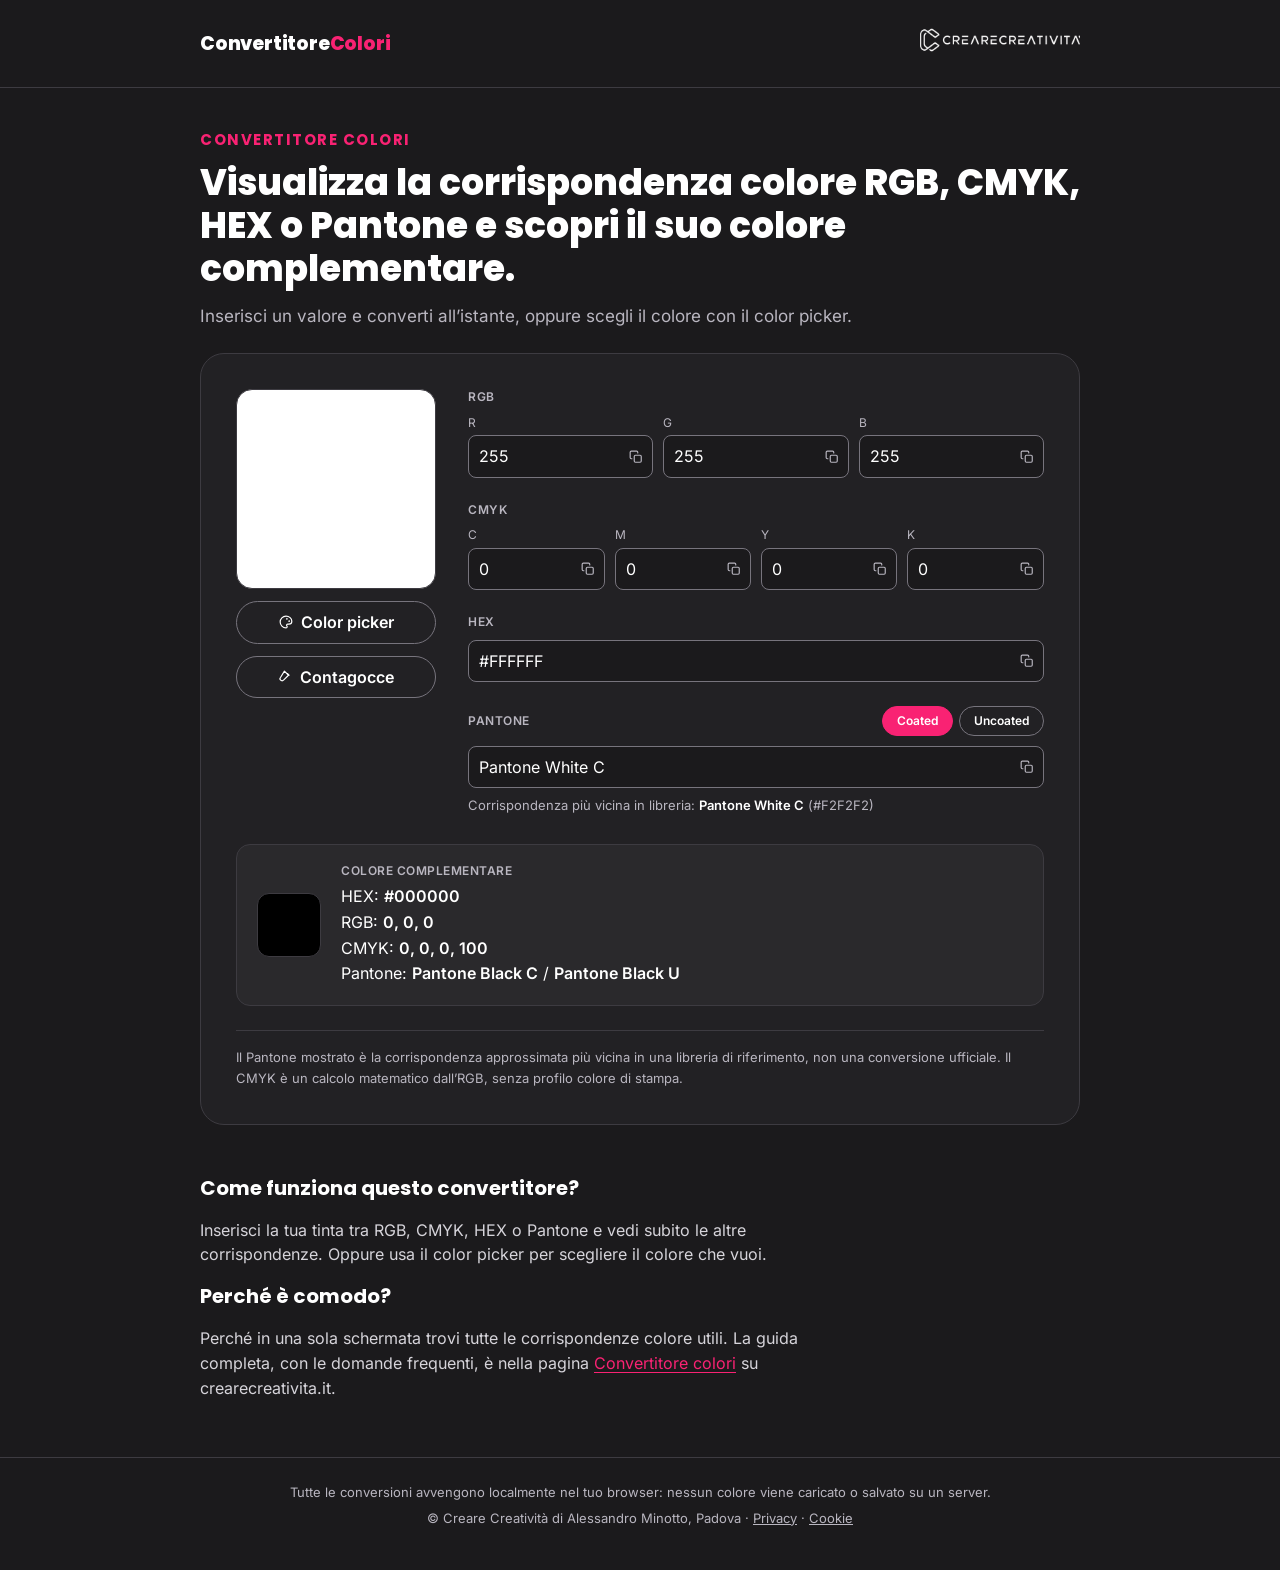
==== frontend/index.html @ 32f717ca "Convertitore colori RGB, CMYK, HEX e Pantone: frontend, blocco Elementor, contenuti SEO Co-Authored-" ====
<!doctype html>
<html lang="it">
<head>
<meta charset="utf-8">
<meta name="viewport" content="width=device-width, initial-scale=1">
<title>Convertitore colori RGB, CMYK, HEX e Pantone | Creare Creatività</title>
<meta name="description" content="Converti velocemente i colori nei profili HEX, RGB, CMYK e Pantone con il convertitore ideato per ogni designer.">
<link rel="canonical" href="https://www.crearecreativita.it/convertitore-colori/">
<meta name="robots" content="index,follow">
<meta property="og:type" content="website">
<meta property="og:title" content="Convertitore colori RGB, CMYK, HEX e Pantone | Creare Creatività">
<meta property="og:description" content="Converti velocemente i colori nei profili HEX, RGB, CMYK e Pantone e scopri il colore complementare.">
<meta property="og:url" content="https://www.crearecreativita.it/convertitore-colori/">
<meta name="theme-color" content="#1b1a1c">
<meta name="color-scheme" content="dark">
<link rel="icon" type="image/png" href="img/favicon.png">
<link rel="stylesheet" href="ac-colori.css">
<style>
  @font-face { font-family: "Inter"; font-weight: 400 600; font-style: normal; font-display: swap; src: url("fonts/inter-latin.woff2") format("woff2"); }
  @font-face { font-family: "Poppins"; font-weight: 700; font-style: normal; font-display: swap; src: url("fonts/poppins-700.woff2") format("woff2"); }
  @font-face { font-family: "Poppins"; font-weight: 800; font-style: normal; font-display: swap; src: url("fonts/poppins-800.woff2") format("woff2"); }
  :root { --ac-font: "Inter", system-ui, -apple-system, "Segoe UI", Roboto, sans-serif; }
  html { -webkit-text-size-adjust: 100%; }
  body { margin: 0; color: #fff; background: #1b1a1c; font-family: var(--ac-font); line-height: 1.55; }
  .pg-wrap { max-width: 880px; margin: 0 auto; padding: 0 20px; }
  .pg-top { padding: 18px 0; border-bottom: 1px solid #3d3b41; }
  .pg-top .pg-wrap { display: flex; align-items: center; justify-content: space-between; gap: 16px; }
  .pg-name { font-family: "Poppins", var(--ac-font); font-weight: 800; font-size: 19px; letter-spacing: -.2px; color: #fff; text-decoration: none; }
  .pg-name span { color: #f92273; }
  .pg-logo-m { display: none; }
  .pg-hero { padding: 40px 0 24px; }
  .pg-hero .pg-kicker { margin: 0 0 10px; font-family: "Poppins", var(--ac-font); font-weight: 700; font-size: 15px; letter-spacing: 1.5px; text-transform: uppercase; color: #f92273; }
  .pg-hero h1 { margin: 0 0 12px; font-family: "Poppins", var(--ac-font); font-weight: 800; font-size: clamp(24px, 4.5vw, 36px); line-height: 1.2; }
  .pg-hero p { margin: 0; max-width: 62ch; font-size: 17px; color: #b9b6c0; }
  .pg-main { padding-bottom: 56px; }
  .pg-more { margin-top: 48px; display: grid; gap: 14px; font-size: 16px; }
  .pg-more h2 { margin: 0; font-family: "Poppins", var(--ac-font); font-weight: 700; font-size: 20px; }
  .pg-more p { margin: 0; max-width: 66ch; color: #d6d4da; }
  .pg-more a { color: #f92273; text-underline-offset: 3px; }
  .pg-foot { padding: 24px 0 36px; border-top: 1px solid #3d3b41; font-size: 13px; color: #b9b6c0; text-align: center; }
  .pg-foot p { margin: 0 0 6px; }
  .pg-foot a { color: inherit; }
  @media (max-width: 640px) { .pg-logo-d { display: none; } .pg-logo-m { display: block; } }
  @media print { body { color: #000; background: #fff; } }
</style>
<script async src="https://www.googletagmanager.com/gtag/js?id=G-0WX7PNS0H6"></script>
<script>
  window.dataLayer = window.dataLayer || [];
  function gtag(){dataLayer.push(arguments);}
  gtag('js', new Date());
  gtag('config', 'G-0WX7PNS0H6');
</script>
</head>
<body>
<header class="pg-top"><div class="pg-wrap">
  <a class="pg-name" href="https://www.crearecreativita.it/">Convertitore<span>Colori</span></a>
  <a href="https://www.crearecreativita.it/"><img class="pg-logo-d" src="img/logo-desktop.png" width="160" height="44" alt="Creare Creatività"><img class="pg-logo-m" src="img/logo-mobile.png" width="36" height="36" alt="Creare Creatività"></a>
</div></header>

<main class="pg-wrap pg-main">
  <section class="pg-hero">
    <p class="pg-kicker">Convertitore colori</p>
    <h1>Visualizza la corrispondenza colore RGB, CMYK, HEX o Pantone e scopri il suo colore complementare.</h1>
    <p>Inserisci un valore e converti all’istante, oppure scegli il colore con il color picker.</p>
  </section>

  <div class="ac-colori" id="ac-colori" data-ac-theme="dark">
  <div class="ac-card">
    <div class="ac-grid">
      <div class="ac-side">
        <div class="ac-swatch" data-ac="swatch" role="img" aria-label="Anteprima del colore"></div>
        <label class="ac-btn ac-picker">
          <svg width="14" height="14" viewBox="0 0 24 24" fill="none" stroke="currentColor" stroke-width="2" stroke-linecap="round" stroke-linejoin="round" aria-hidden="true"><circle cx="13.5" cy="6.5" r="0.5" fill="currentColor"/><circle cx="17.5" cy="10.5" r="0.5" fill="currentColor"/><path d="M12 2C6.5 2 2 6.5 2 12s4.5 10 10 10c1.4 0 2-1 2-2 0-.5-.2-1-.5-1.3-.3-.4-.5-.8-.5-1.3 0-1 .8-1.9 1.9-1.9H17c2.8 0 5-2.2 5-5C22 6 17.5 2 12 2z"/></svg>
          Color picker
          <input type="color" data-ac="picker" aria-label="Scegli un colore con il color picker" value="#ffffff">
        </label>
        <button type="button" class="ac-btn" data-ac="eyedropper" hidden>
          <svg width="14" height="14" viewBox="0 0 24 24" fill="none" stroke="currentColor" stroke-width="2" stroke-linecap="round" stroke-linejoin="round" aria-hidden="true"><path d="M11 2l7 7-8.5 8.5a3.5 3.5 0 1 1-5-5L11 2z"/><path d="M16 6l3 3"/></svg>
          Contagocce
        </button>
      </div>
      <div class="ac-fields">
        <div class="ac-group" role="group" aria-labelledby="ac-colori-rgb">
          <div class="ac-label" id="ac-colori-rgb">RGB</div>
          <div class="ac-row ac-row--3">
            <div class="ac-field"><label for="ac-colori-r">R</label><div class="ac-input"><input id="ac-colori-r" type="number" min="0" max="255" inputmode="numeric" data-ac-num="r"><button type="button" class="ac-copy" data-ac-copy="r" aria-label="Copia R"></button></div></div>
            <div class="ac-field"><label for="ac-colori-g">G</label><div class="ac-input"><input id="ac-colori-g" type="number" min="0" max="255" inputmode="numeric" data-ac-num="g"><button type="button" class="ac-copy" data-ac-copy="g" aria-label="Copia G"></button></div></div>
            <div class="ac-field"><label for="ac-colori-b">B</label><div class="ac-input"><input id="ac-colori-b" type="number" min="0" max="255" inputmode="numeric" data-ac-num="b"><button type="button" class="ac-copy" data-ac-copy="b" aria-label="Copia B"></button></div></div>
          </div>
        </div>
        <div class="ac-group" role="group" aria-labelledby="ac-colori-cmyk">
          <div class="ac-label" id="ac-colori-cmyk">CMYK</div>
          <div class="ac-row ac-row--4">
            <div class="ac-field"><label for="ac-colori-c">C</label><div class="ac-input"><input id="ac-colori-c" type="number" min="0" max="100" inputmode="numeric" data-ac-num="c"><button type="button" class="ac-copy" data-ac-copy="c" aria-label="Copia C"></button></div></div>
            <div class="ac-field"><label for="ac-colori-m">M</label><div class="ac-input"><input id="ac-colori-m" type="number" min="0" max="100" inputmode="numeric" data-ac-num="m"><button type="button" class="ac-copy" data-ac-copy="m" aria-label="Copia M"></button></div></div>
            <div class="ac-field"><label for="ac-colori-y">Y</label><div class="ac-input"><input id="ac-colori-y" type="number" min="0" max="100" inputmode="numeric" data-ac-num="y"><button type="button" class="ac-copy" data-ac-copy="y" aria-label="Copia Y"></button></div></div>
            <div class="ac-field"><label for="ac-colori-k">K</label><div class="ac-input"><input id="ac-colori-k" type="number" min="0" max="100" inputmode="numeric" data-ac-num="k"><button type="button" class="ac-copy" data-ac-copy="k" aria-label="Copia K"></button></div></div>
          </div>
        </div>
        <div class="ac-group">
          <label class="ac-label" for="ac-colori-hex">HEX</label>
          <div class="ac-input"><input id="ac-colori-hex" type="text" maxlength="7" placeholder="#000000" autocomplete="off" autocapitalize="characters" spellcheck="false" data-ac="hex"><button type="button" class="ac-copy" data-ac-copy="hex" aria-label="Copia HEX"></button></div>
        </div>
        <div class="ac-group">
          <div class="ac-label-row">
            <label class="ac-label" for="ac-colori-pantone">Pantone</label>
            <div class="ac-toggle" role="group" aria-label="Finitura carta">
              <button type="button" class="ac-chip" data-ac-finish="C" aria-pressed="true">Coated</button>
              <button type="button" class="ac-chip" data-ac-finish="U" aria-pressed="false">Uncoated</button>
            </div>
          </div>
          <div class="ac-input"><input id="ac-colori-pantone" type="text" list="ac-colori-pantone-list" placeholder="Cerca un Pantone..." autocomplete="off" spellcheck="false" data-ac="pantone"><button type="button" class="ac-copy" data-ac-copy="pantone" aria-label="Copia Pantone"></button></div>
          <datalist id="ac-colori-pantone-list" data-ac="pantone-list"></datalist>
          <p class="ac-note">Corrispondenza più vicina in libreria: <strong data-ac="pantone-name"></strong> (<span data-ac="pantone-hex"></span>)</p>
        </div>
      </div>
    </div>
    <div class="ac-comp">
      <div class="ac-comp-swatch" data-ac="comp-swatch"></div>
      <div class="ac-comp-body">
        <div class="ac-label">Colore complementare</div>
        <ul class="ac-comp-list">
          <li>HEX: <strong data-ac="comp-hex"></strong></li>
          <li>RGB: <strong data-ac="comp-rgb"></strong></li>
          <li>CMYK: <strong data-ac="comp-cmyk"></strong></li>
          <li>Pantone: <strong data-ac="comp-pc"></strong> / <strong data-ac="comp-pu"></strong></li>
        </ul>
      </div>
    </div>
    <p class="ac-disclaimer">Il Pantone mostrato è la corrispondenza approssimata più vicina in una libreria di riferimento, non una conversione ufficiale. Il CMYK è un calcolo matematico dall’RGB, senza profilo colore di stampa.</p>
  </div>
</div>

  <section class="pg-more">
    <h2>Come funziona questo convertitore?</h2>
    <p>Inserisci la tua tinta tra RGB, CMYK, HEX o Pantone e vedi subito le altre corrispondenze. Oppure usa il color picker per scegliere il colore che vuoi.</p>
    <h2>Perché è comodo?</h2>
    <p>Perché in una sola schermata trovi tutte le corrispondenze colore utili. La guida completa, con le domande frequenti, è nella pagina <a href="https://www.crearecreativita.it/convertitore-colori/">Convertitore colori</a> su crearecreativita.it.</p>
  </section>
</main>

<footer class="pg-foot"><div class="pg-wrap">
  <p>Tutte le conversioni avvengono localmente nel tuo browser: nessun colore viene caricato o salvato su un server.</p>
  <p>© Creare Creatività di Alessandro Minotto, Padova ·
  <a href="https://www.crearecreativita.it/privacy-policy/">Privacy</a> ·
  <a href="https://www.crearecreativita.it/cookie-policy/">Cookie</a></p>
</div></footer>

<script src="ac-colori.js" defer></script>
</body>
</html>
---- frontend/ac-colori.css ----
/* Convertitore colori — Creare Creatività
   Tutti i selettori partono da .ac-colori: si può incollare in WordPress/Elementor senza conflitti col tema. */
.ac-colori, .ac-colori *, .ac-colori *::before, .ac-colori *::after { box-sizing: border-box; }
/* Tema scuro (predefinito): coerente con crearecreativita.it */
.ac-colori {
  --ac-ink: #ffffff;
  --ac-muted: #b9b6c0;
  --ac-line: #3d3b41;
  --ac-bg: #222124;
  --ac-field-bg: #1b1a1c;
  --ac-field-border: #77747d;
  --ac-soft: #2a292c;
  --ac-brand: #f92273;
  --ac-brand-fg: #ffffff;
  --ac-tick: #7fc200;
  --ac-radius: 14px;
  display: block;
  container-type: inline-size;
  max-width: 880px;
  margin: 0 auto;
  padding: 0;
  color: var(--ac-ink);
  background: transparent;
  font-family: var(--ac-font, inherit);
  font-size: 17px;
  line-height: 1.55;
  text-align: left;
  color-scheme: dark;
}
.ac-colori[data-ac-theme="light"] {
  --ac-ink: #1b1a1c;
  --ac-muted: #5d5a63;
  --ac-line: #d9d7dd;
  --ac-bg: #ffffff;
  --ac-field-bg: #ffffff;
  --ac-field-border: #8a8791;
  --ac-soft: #f4f3f6;
  --ac-tick: #3f7d00;
  color-scheme: light;
}
.ac-colori [hidden] { display: none !important; }
.ac-colori p, .ac-colori ul, .ac-colori li { margin: 0; padding: 0; }
.ac-colori ul { list-style: none; }

.ac-colori .ac-card {
  background: var(--ac-bg);
  border: 1px solid var(--ac-line);
  border-radius: 24px;
  padding: clamp(20px, 4cqi, 40px);
}
.ac-colori .ac-grid { display: grid; grid-template-columns: 200px 1fr; gap: 32px; align-items: start; }
.ac-colori .ac-side { display: flex; flex-direction: column; gap: 12px; align-items: center; }
.ac-colori .ac-swatch {
  width: 200px; height: 200px; border-radius: 16px;
  background: #ffffff; border: 1px solid var(--ac-line);
}
.ac-colori .ac-fields { display: flex; flex-direction: column; gap: 24px; min-width: 0; }

.ac-colori .ac-label {
  display: block; margin: 0 0 10px; padding: 0;
  font-size: 12px; font-weight: 700; letter-spacing: .5px; line-height: 1.3;
  text-transform: uppercase; color: var(--ac-muted);
}
.ac-colori .ac-label-row { display: flex; align-items: center; justify-content: space-between; gap: 10px; margin-bottom: 10px; flex-wrap: wrap; }
.ac-colori .ac-label-row .ac-label { margin: 0; }
.ac-colori .ac-row { display: grid; gap: 10px; }
.ac-colori .ac-row--3 { grid-template-columns: repeat(3, 1fr); }
.ac-colori .ac-row--4 { grid-template-columns: repeat(4, 1fr); }
.ac-colori .ac-field label { display: block; margin: 0 0 5px; font-size: 12px; line-height: 1.3; color: var(--ac-muted); }

.ac-colori .ac-input { position: relative; }
.ac-colori .ac-input input {
  display: block; width: 100%; height: auto; margin: 0;
  padding: 9px 30px 9px 10px;
  font: inherit; font-size: 16px; line-height: 1.4;
  color: var(--ac-ink); background: var(--ac-field-bg);
  border: 1px solid var(--ac-field-border); border-radius: 8px;
  box-shadow: none; outline: none;
  -moz-appearance: textfield; appearance: textfield;
}
.ac-colori .ac-input input::-webkit-outer-spin-button,
.ac-colori .ac-input input::-webkit-inner-spin-button { -webkit-appearance: none; margin: 0; }
.ac-colori .ac-input input::placeholder { color: var(--ac-muted); opacity: .8; }
.ac-colori .ac-input input:focus,
.ac-colori .ac-input input:focus-visible {
  color: var(--ac-ink); background: var(--ac-field-bg);
  border-color: var(--ac-brand); box-shadow: 0 0 0 3px rgba(249, 34, 115, .35);
}
.ac-colori .ac-copy {
  position: absolute; top: 50%; right: 6px; transform: translateY(-50%);
  display: flex; align-items: center; justify-content: center;
  width: 22px; height: 22px; margin: 0; padding: 0;
  background: transparent; border: 0; border-radius: 4px; box-shadow: none;
  color: var(--ac-muted); cursor: pointer;
}
.ac-colori .ac-copy:hover { color: var(--ac-ink); background: transparent; }
.ac-colori .ac-copy:focus-visible { outline: 2px solid var(--ac-brand); outline-offset: 1px; }
.ac-colori .ac-copy[data-copied] { color: var(--ac-tick); }
.ac-colori .ac-copy svg { display: block; }

.ac-colori .ac-btn {
  position: relative; width: 100%;
  display: flex; align-items: center; justify-content: center; gap: 8px;
  margin: 0; padding: 9px 14px;
  font: inherit; font-size: 16px; font-weight: 600; line-height: 1.4;
  color: var(--ac-ink); background: transparent;
  border: 1px solid var(--ac-field-border); border-radius: 999px; box-shadow: none;
  cursor: pointer; text-transform: none; letter-spacing: 0; text-decoration: none;
}
.ac-colori .ac-btn:hover { color: var(--ac-ink); background: var(--ac-soft); border-color: var(--ac-ink); }
.ac-colori .ac-btn:focus-within,
.ac-colori .ac-btn:focus-visible { outline: 2px solid var(--ac-brand); outline-offset: 2px; }
.ac-colori .ac-picker input {
  position: absolute; inset: 0; width: 100%; height: 100%;
  margin: 0; padding: 0; border: 0; opacity: 0; cursor: pointer;
}

.ac-colori .ac-toggle { display: flex; gap: 6px; }
.ac-colori .ac-chip {
  margin: 0; padding: 6px 14px;
  font: inherit; font-size: 12px; font-weight: 600; line-height: 1.3;
  color: var(--ac-ink); background: transparent;
  border: 1px solid var(--ac-field-border); border-radius: 999px; box-shadow: none;
  cursor: pointer; text-transform: none; letter-spacing: 0;
}
.ac-colori .ac-chip:hover { background: var(--ac-soft); color: var(--ac-ink); }
.ac-colori .ac-chip[aria-pressed="true"] { color: var(--ac-brand-fg); background: var(--ac-brand); border-color: var(--ac-brand); }
.ac-colori .ac-chip:focus-visible { outline: 2px solid var(--ac-brand); outline-offset: 2px; }

.ac-colori .ac-note { margin-top: 8px; font-size: 13px; line-height: 1.5; color: var(--ac-muted); }
.ac-colori .ac-note strong { color: var(--ac-ink); font-weight: 700; }

.ac-colori .ac-comp {
  display: flex; gap: 20px; align-items: center; flex-wrap: wrap;
  margin-top: 28px; padding: 18px 20px;
  background: var(--ac-soft); border: 1px solid var(--ac-line); border-radius: var(--ac-radius);
}
.ac-colori .ac-comp-swatch { flex-shrink: 0; width: 64px; height: 64px; border-radius: 12px; border: 1px solid var(--ac-line); background: #000; }
.ac-colori .ac-comp-body { flex: 1; min-width: 220px; }
.ac-colori .ac-comp-body .ac-label { margin-bottom: 6px; }
.ac-colori .ac-comp-list { display: flex; flex-direction: column; font-size: 16px; line-height: 1.6; }
.ac-colori .ac-comp-list strong { font-weight: 700; color: var(--ac-ink); }

.ac-colori .ac-disclaimer {
  margin-top: 24px; padding-top: 16px; border-top: 1px solid var(--ac-line);
  font-size: 13px; line-height: 1.6; color: var(--ac-muted);
}

/* Colonna stretta (telefono, o colonna stretta di Elementor): tutto in verticale */
@container (max-width: 560px) {
  .ac-colori .ac-grid { grid-template-columns: 1fr; gap: 24px; }
  .ac-colori .ac-side { align-items: stretch; }
  .ac-colori .ac-swatch { width: 100%; height: 140px; }
}
@container (max-width: 380px) {
  .ac-colori .ac-row--4 { grid-template-columns: repeat(2, 1fr); }
}
@media (prefers-reduced-motion: no-preference) {
  .ac-colori .ac-swatch, .ac-colori .ac-comp-swatch { transition: background-color .15s; }
}
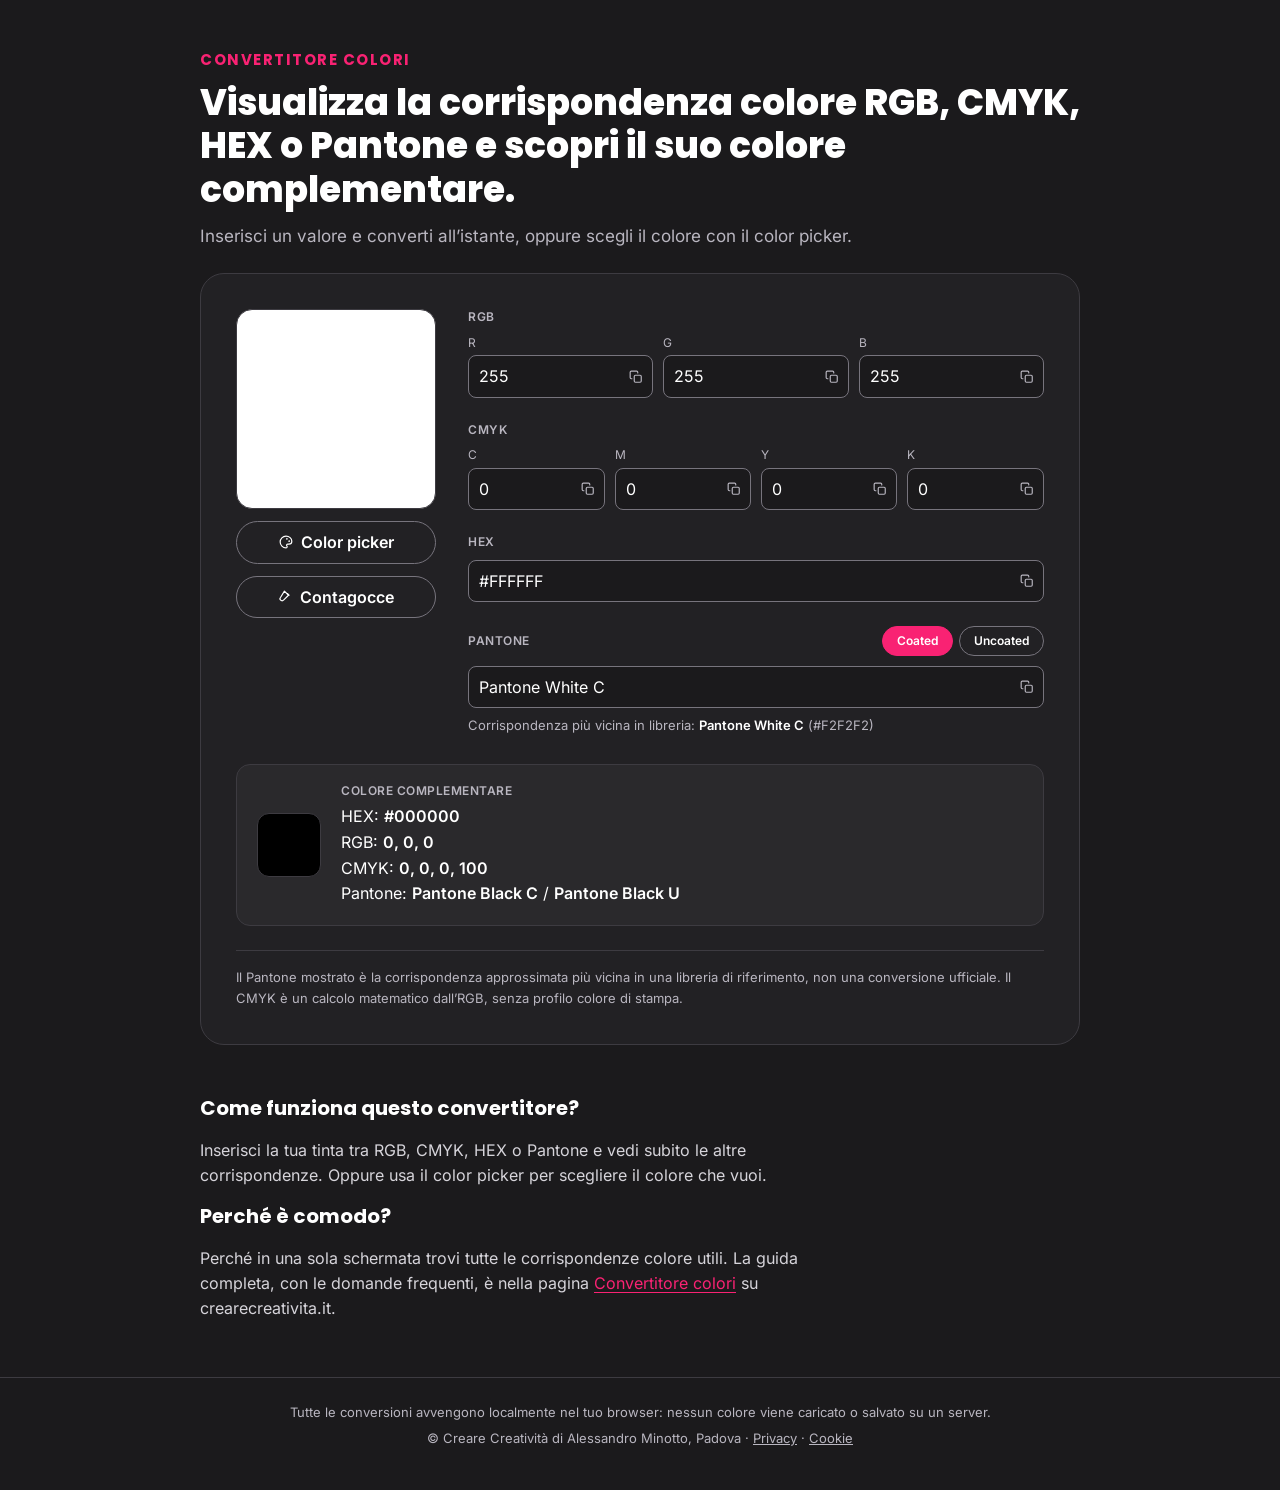
==== commit 79a11d51: "Pagina GitHub Pages senza intestazione, in linea con le altre repo Co-Authored-By: Claude Sonnet 5.5" ====
--- a/frontend/index.html
+++ b/frontend/index.html
@@ -23,12 +23,7 @@
   html { -webkit-text-size-adjust: 100%; }
   body { margin: 0; color: #fff; background: #1b1a1c; font-family: var(--ac-font); line-height: 1.55; }
   .pg-wrap { max-width: 880px; margin: 0 auto; padding: 0 20px; }
-  .pg-top { padding: 18px 0; border-bottom: 1px solid #3d3b41; }
-  .pg-top .pg-wrap { display: flex; align-items: center; justify-content: space-between; gap: 16px; }
-  .pg-name { font-family: "Poppins", var(--ac-font); font-weight: 800; font-size: 19px; letter-spacing: -.2px; color: #fff; text-decoration: none; }
-  .pg-name span { color: #f92273; }
-  .pg-logo-m { display: none; }
-  .pg-hero { padding: 40px 0 24px; }
+  .pg-hero { padding: 48px 0 24px; }
   .pg-hero .pg-kicker { margin: 0 0 10px; font-family: "Poppins", var(--ac-font); font-weight: 700; font-size: 15px; letter-spacing: 1.5px; text-transform: uppercase; color: #f92273; }
   .pg-hero h1 { margin: 0 0 12px; font-family: "Poppins", var(--ac-font); font-weight: 800; font-size: clamp(24px, 4.5vw, 36px); line-height: 1.2; }
   .pg-hero p { margin: 0; max-width: 62ch; font-size: 17px; color: #b9b6c0; }
@@ -40,7 +35,6 @@
   .pg-foot { padding: 24px 0 36px; border-top: 1px solid #3d3b41; font-size: 13px; color: #b9b6c0; text-align: center; }
   .pg-foot p { margin: 0 0 6px; }
   .pg-foot a { color: inherit; }
-  @media (max-width: 640px) { .pg-logo-d { display: none; } .pg-logo-m { display: block; } }
   @media print { body { color: #000; background: #fff; } }
 </style>
 <script async src="https://www.googletagmanager.com/gtag/js?id=G-0WX7PNS0H6"></script>
@@ -52,11 +46,6 @@
 </script>
 </head>
 <body>
-<header class="pg-top"><div class="pg-wrap">
-  <a class="pg-name" href="https://www.crearecreativita.it/">Convertitore<span>Colori</span></a>
-  <a href="https://www.crearecreativita.it/"><img class="pg-logo-d" src="img/logo-desktop.png" width="160" height="44" alt="Creare Creatività"><img class="pg-logo-m" src="img/logo-mobile.png" width="36" height="36" alt="Creare Creatività"></a>
-</div></header>
-
 <main class="pg-wrap pg-main">
   <section class="pg-hero">
     <p class="pg-kicker">Convertitore colori</p>
